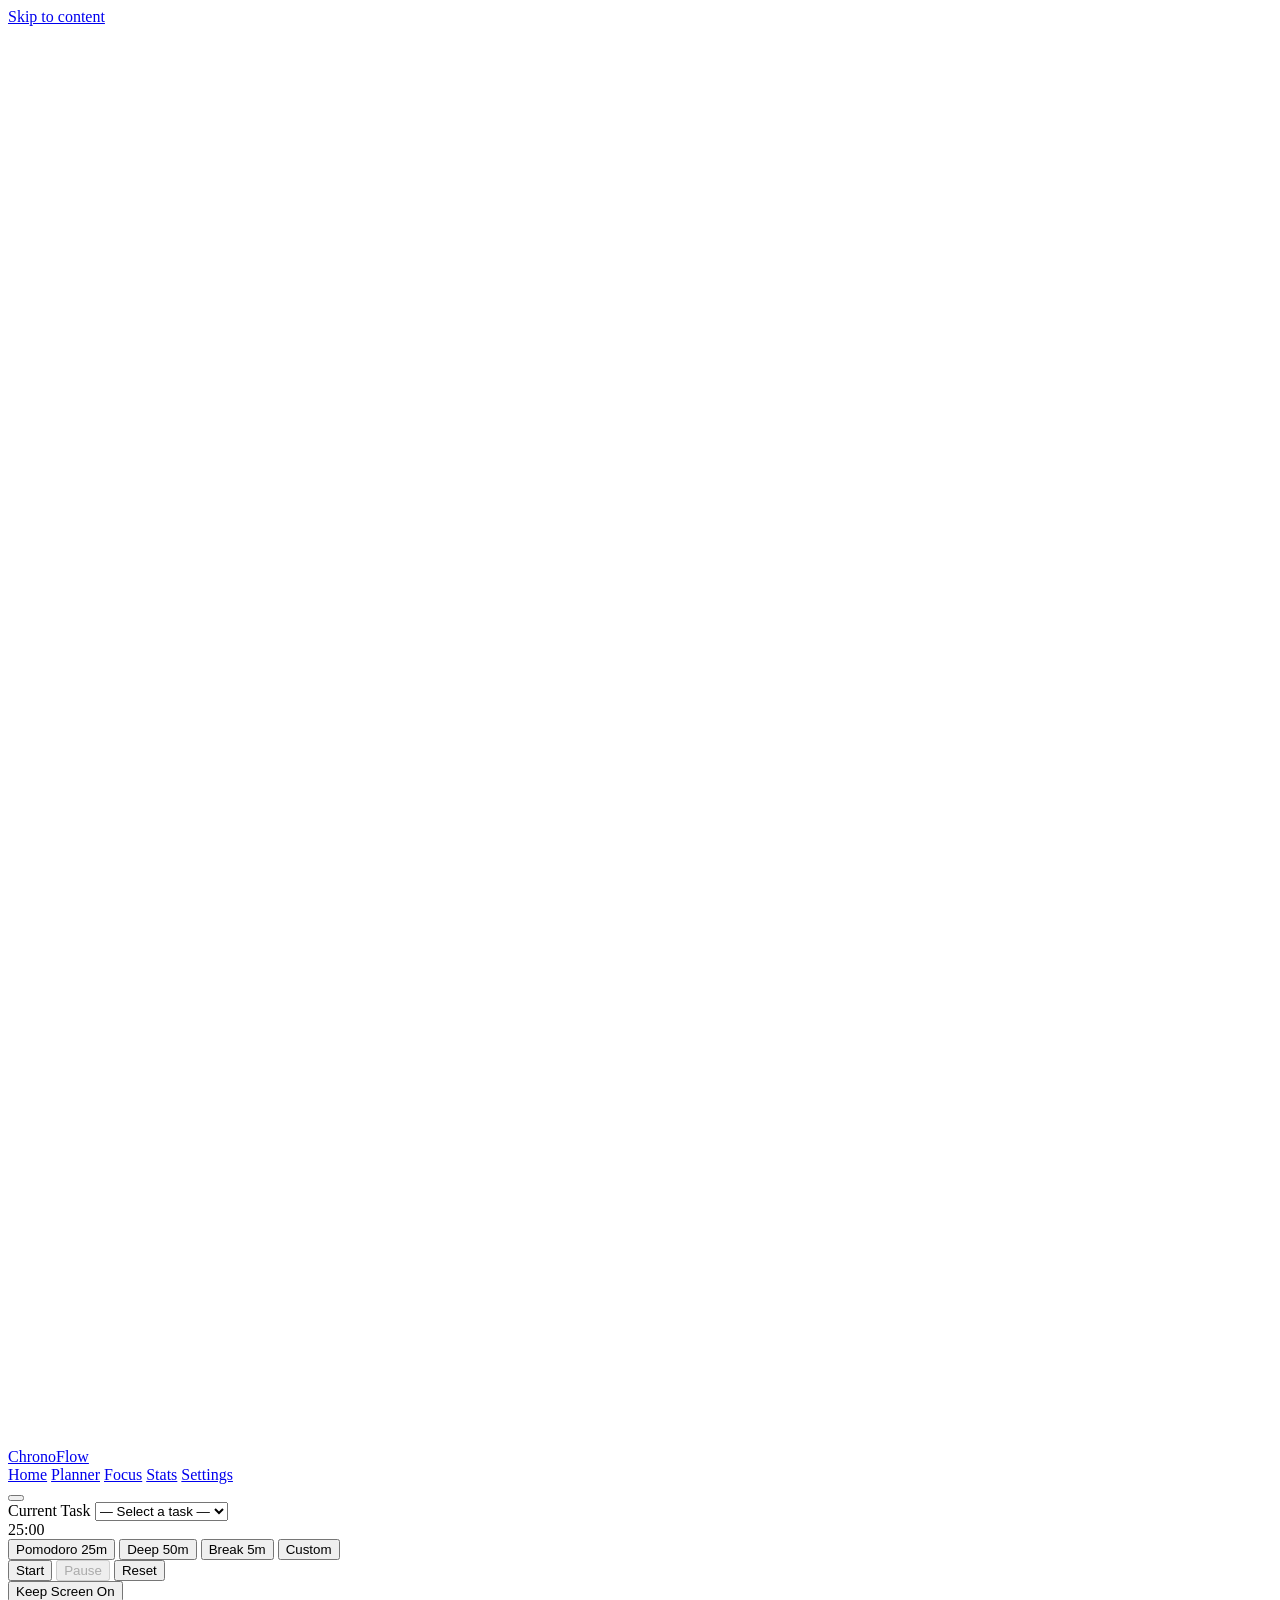
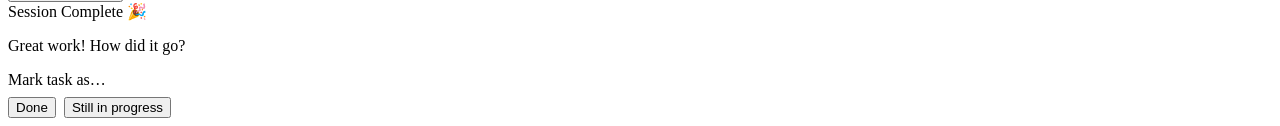
==== focus.html @ 14d23307 "feat: add all HTML pages with blur, onboarding fix, scrollable settings" ====
<!DOCTYPE html>
<html lang="en" data-theme="dark">
<head>
  <meta charset="UTF-8">
  <meta name="viewport" content="width=device-width, initial-scale=1.0">
  <title>Focus — ChronoFlow</title>
  <link rel="preconnect" href="https://fonts.googleapis.com">
  <link href="https://fonts.googleapis.com/css2?family=Inter:wght@400;500;600;700&display=swap" rel="stylesheet">
  <link rel="stylesheet" href="css/tokens.css">
  <link rel="stylesheet" href="css/reset.css">
  <link rel="stylesheet" href="css/grain.css">
  <link rel="stylesheet" href="css/starfield.css">
  <link rel="stylesheet" href="css/shell.css">
  <link rel="stylesheet" href="css/focus.css">
</head>
<body class="focus-body">
  <a href="#main" class="skip-link">Skip to content</a>

  <div class="page-bg">
    <canvas id="bgCanvas" class="page-bg-canvas"></canvas>
    <div class="grain"></div>
  </div>

  <nav class="nav-shell" role="navigation" aria-label="Main navigation">
    <div class="nav-inner">
      <a href="index.html" class="nav-brand">
        <div class="nav-logo"><svg viewBox="0 0 36 36" fill="none" xmlns="http://www.w3.org/2000/svg"></svg></div>
        <span class="nav-brand-text">ChronoFlow</span>
      </a>
      <div class="nav-links">
        <a href="index.html" class="nav-link">Home</a>
        <a href="planner.html" class="nav-link">Planner</a>
        <a href="focus.html" class="nav-link active">Focus</a>
        <a href="stats.html" class="nav-link">Stats</a>
        <a href="settings.html" class="nav-link">Settings</a>
      </div>
      <button class="theme-toggle" data-theme-toggle aria-label="Toggle theme"></button>
    </div>
  </nav>

  <main id="main" class="focus-shell">
    <div class="focus-card">
      <div class="focus-task-selector">
        <label class="focus-label">Current Task</label>
        <select id="focusTaskSelect" class="focus-select">
          <option value="">— Select a task —</option>
        </select>
      </div>

      <div class="focus-timer-display" id="focusTimerDisplay">25:00</div>

      <div class="focus-progress-wrap">
        <div class="progress-track">
          <div class="progress-fill" id="focusProgressFill" style="width:100%"></div>
        </div>
      </div>

      <div class="focus-mode-row">
        <button class="btn btn-sm btn-ghost focus-mode-btn active" data-mode="25">Pomodoro 25m</button>
        <button class="btn btn-sm btn-ghost focus-mode-btn" data-mode="50">Deep 50m</button>
        <button class="btn btn-sm btn-ghost focus-mode-btn" data-mode="5">Break 5m</button>
        <button class="btn btn-sm btn-ghost focus-mode-btn" data-mode="custom">Custom</button>
      </div>

      <div class="focus-controls">
        <button class="btn btn-primary" id="focusStartBtn">Start</button>
        <button class="btn btn-secondary" id="focusPauseBtn" disabled>Pause</button>
        <button class="btn btn-ghost" id="focusResetBtn">Reset</button>
      </div>

      <div class="focus-wake-row">
        <button class="btn btn-sm btn-ghost" id="wakeLockBtn">Keep Screen On</button>
        <span class="focus-wake-status" id="wakeLockStatus"></span>
      </div>
    </div>
  </main>

  <!-- Post-session modal -->
  <div class="modal-overlay" id="postSessionOverlay" role="dialog" aria-modal="true">
    <div class="modal">
      <div class="modal-header">
        <span class="panel-title">Session Complete 🎉</span>
      </div>
      <div class="modal-body">
        <p id="postSessionMsg">Great work! How did it go?</p>
        <div class="form-group" style="margin-top:16px">
          <label>Mark task as…</label>
          <div style="display:flex;gap:8px;margin-top:8px">
            <button class="btn btn-primary" data-post="done">Done</button>
            <button class="btn btn-secondary" data-post="progress">Still in progress</button>
          </div>
        </div>
      </div>
    </div>
  </div>

  <div class="toast-container" aria-live="polite"></div>

  <script src="js/db.js"></script>
  <script src="js/utils.js"></script>
  <script src="js/state.js"></script>
  <script src="js/backgrounds.js"></script>
  <script src="js/starfield.js"></script>
  <script src="js/shell.js"></script>
  <script src="js/focus.js"></script>
</body>
</html>
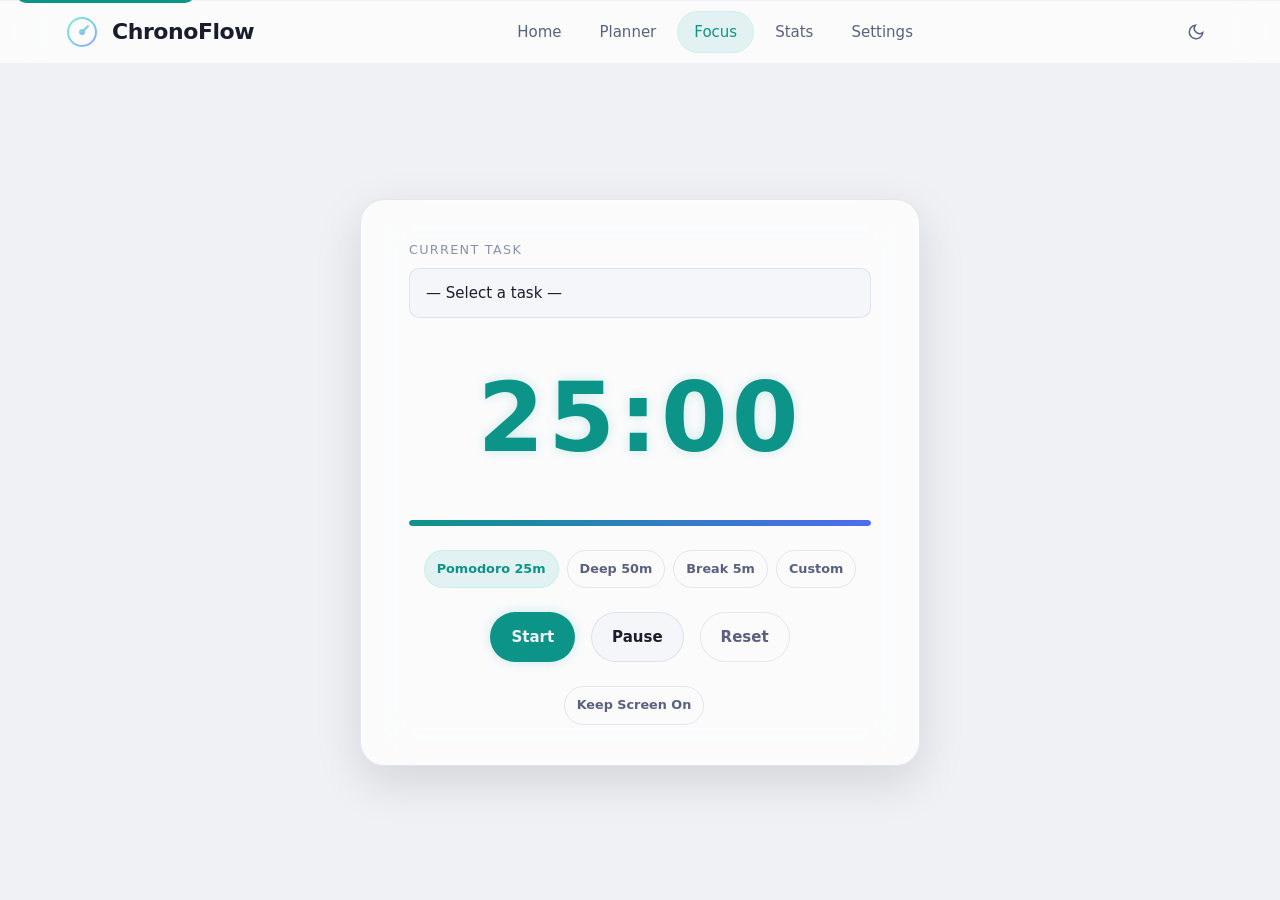
==== commit 3d9e1086: "fix: implement all verified audit bugs (FATAL-2/3/4, HIGH-1/2/3/6, MEDIUM-2/3/5/6, LOW-1/2/4) FATAL-" ====
--- a/focus.html
+++ b/focus.html
@@ -75,7 +75,6 @@
     </div>
   </main>
 
-  <!-- Post-session modal -->
   <div class="modal-overlay" id="postSessionOverlay" role="dialog" aria-modal="true">
     <div class="modal">
       <div class="modal-header">
@@ -101,7 +100,8 @@
   <script src="js/state.js"></script>
   <script src="js/backgrounds.js"></script>
   <script src="js/starfield.js"></script>
+  <script src="js/app-shell.js"></script>
   <script src="js/shell.js"></script>
   <script src="js/focus.js"></script>
 </body>
-</html>+</html>
--- a/css/tokens.css
+++ b/css/tokens.css
@@ -0,0 +1,99 @@
+/* =========================================================
+   ChronoFlow Design Tokens
+   ========================================================= */
+:root {
+  --font-display: 'Orbitron', 'Inter', system-ui, sans-serif;
+  --font-body: 'Inter', system-ui, sans-serif;
+  --font-mono: 'JetBrains Mono', 'Fira Code', monospace;
+
+  --text-xs:   clamp(0.72rem,  0.68rem + 0.2vw,  0.8rem);
+  --text-sm:   clamp(0.82rem,  0.76rem + 0.3vw,  0.9375rem);
+  --text-base: clamp(0.9375rem,0.88rem + 0.25vw, 1.0625rem);
+  --text-lg:   clamp(1.0625rem,0.9rem  + 0.6vw,  1.375rem);
+  --text-xl:   clamp(1.375rem, 1rem   + 1vw,    2rem);
+  --text-2xl:  clamp(1.75rem,  1.1rem + 2vw,    2.75rem);
+  --text-hero: clamp(3rem,     2rem   + 6vw,    8rem);
+
+  --space-1:  0.25rem;
+  --space-2:  0.5rem;
+  --space-3:  0.75rem;
+  --space-4:  1rem;
+  --space-5:  1.25rem;
+  --space-6:  1.5rem;
+  --space-8:  2rem;
+  --space-10: 2.5rem;
+  --space-12: 3rem;
+  --space-16: 4rem;
+  --space-20: 5rem;
+
+  --radius-sm:   0.375rem;
+  --radius-md:   0.625rem;
+  --radius-lg:   1rem;
+  --radius-xl:   1.5rem;
+  --radius-full: 999px;
+
+  --transition-fast:   120ms cubic-bezier(0.16,1,0.3,1);
+  --transition-base:   200ms cubic-bezier(0.16,1,0.3,1);
+  --transition-slow:   350ms cubic-bezier(0.16,1,0.3,1);
+  --transition-spring: 400ms cubic-bezier(0.34,1.56,0.64,1);
+
+  --color-bg:             #070a12;
+  --color-bg-elevated:    #0d1120;
+  --color-surface:        #11162a;
+  --color-surface-2:      #171d38;
+  --color-surface-3:      #1e2548;
+  --color-surface-glass:  rgba(17,22,42,0.72);
+  --color-border:         rgba(140,166,255,0.14);
+  --color-border-hover:   rgba(140,166,255,0.26);
+  --color-divider:        rgba(140,166,255,0.08);
+  --color-text:           #eef1ff;
+  --color-text-muted:     #a8b0d4;
+  --color-text-faint:     #6a7399;
+  --color-text-dim:       #4a5270;
+  --color-accent-cyan:       #74f0d3;
+  --color-accent-cyan-dim:   rgba(116,240,211,0.12);
+  --color-accent-blue:       #8ca6ff;
+  --color-accent-blue-dim:   rgba(140,166,255,0.12);
+  --color-accent-violet:     #a78bfa;
+  --color-accent-violet-dim: rgba(167,139,250,0.12);
+  --color-warning:           #ffb86b;
+  --color-warning-dim:       rgba(255,184,107,0.12);
+  --color-danger:            #ff6b8a;
+  --color-danger-dim:        rgba(255,107,138,0.12);
+  --glow-cyan:  0 0 20px rgba(116,240,211,0.15), 0 0 40px rgba(116,240,211,0.05);
+  --glow-blue:  0 0 20px rgba(140,166,255,0.15), 0 0 40px rgba(140,166,255,0.05);
+  --glow-edge:  inset 0 1px 0 rgba(140,166,255,0.08);
+  --shadow-sm:    0 2px 8px  rgba(0,0,0,0.3);
+  --shadow-md:    0 8px 24px rgba(0,0,0,0.4);
+  --shadow-lg:    0 16px 48px rgba(0,0,0,0.5);
+  --shadow-panel: 0 0 0 1px var(--color-border), var(--shadow-md);
+  --nav-height:    64px;
+  --content-max:   1200px;
+  --sidebar-width: 300px;
+}
+[data-theme="light"] {
+  --color-bg:            #f0f1f5;
+  --color-bg-elevated:   #e6e8ef;
+  --color-surface:       #ffffff;
+  --color-surface-2:     #f5f6fa;
+  --color-surface-3:     #eaecf2;
+  --color-surface-glass: rgba(255,255,255,0.72);
+  --color-border:        rgba(60,70,120,0.12);
+  --color-border-hover:  rgba(60,70,120,0.22);
+  --color-divider:       rgba(60,70,120,0.06);
+  --color-text:          #1a1d2e;
+  --color-text-muted:    #5a6080;
+  --color-text-faint:    #8a90b0;
+  --color-text-dim:      #b0b5cc;
+  --color-accent-cyan:      #0d9488;
+  --color-accent-cyan-dim:  rgba(13,148,136,0.1);
+  --color-accent-blue:      #4f6af0;
+  --color-accent-blue-dim:  rgba(79,106,240,0.1);
+  --glow-cyan: 0 0 12px rgba(13,148,136,0.2);
+  --glow-blue: 0 0 12px rgba(79,106,240,0.2);
+  --glow-edge: inset 0 1px 0 rgba(60,70,120,0.06);
+  --shadow-sm:  0 2px 8px  rgba(0,0,0,0.08);
+  --shadow-md:  0 8px 24px rgba(0,0,0,0.10);
+  --shadow-lg:  0 16px 48px rgba(0,0,0,0.12);
+  --shadow-panel: 0 0 0 1px var(--color-border), var(--shadow-md);
+}
--- a/css/grain.css
+++ b/css/grain.css
@@ -0,0 +1,29 @@
+/* =========================================================
+   ChronoFlow Film Grain Overlay
+   ========================================================= */
+.grain {
+  position: fixed;
+  inset: -50%;
+  width: 200%;
+  height: 200%;
+  pointer-events: none;
+  z-index: 1;
+  opacity: 0.032;
+  background-image: url("data:image/svg+xml,%3Csvg viewBox='0 0 256 256' xmlns='http://www.w3.org/2000/svg'%3E%3Cfilter id='noise'%3E%3CfeTurbulence type='fractalNoise' baseFrequency='0.9' numOctaves='4' stitchTiles='stitch'/%3E%3C/filter%3E%3Crect width='100%25' height='100%25' filter='url(%23noise)'/%3E%3C/svg%3E");
+  background-size: 256px 256px;
+  mix-blend-mode: overlay;
+  animation: grainShift 0.12s steps(1) infinite;
+}
+@keyframes grainShift {
+  0%   { transform: translate(0,0); }
+  10%  { transform: translate(-2%,-3%); }
+  20%  { transform: translate(3%,1%); }
+  30%  { transform: translate(-1%,4%); }
+  40%  { transform: translate(2%,-2%); }
+  50%  { transform: translate(-3%,2%); }
+  60%  { transform: translate(1%,-4%); }
+  70%  { transform: translate(-2%,3%); }
+  80%  { transform: translate(3%,0%); }
+  90%  { transform: translate(-1%,-1%); }
+  100% { transform: translate(0,0); }
+}
--- a/css/starfield.css
+++ b/css/starfield.css
@@ -0,0 +1,31 @@
+/* =========================================================
+   ChronoFlow Page Background Canvas
+   ========================================================= */
+.page-bg {
+  position: fixed;
+  inset: 0;
+  z-index: 0;
+  background: var(--color-bg);
+  overflow: hidden;
+  pointer-events: none;
+}
+.page-bg-canvas {
+  position: absolute;
+  inset: 0;
+  width: 100%;
+  height: 100%;
+}
+.home-bg {
+  position: fixed;
+  inset: 0;
+  z-index: 0;
+  background: var(--color-bg);
+  overflow: hidden;
+  pointer-events: none;
+}
+.home-bg-canvas {
+  position: absolute;
+  inset: 0;
+  width: 100%;
+  height: 100%;
+}
--- a/css/shell.css
+++ b/css/shell.css
@@ -0,0 +1,193 @@
+/* =========================================================
+   ChronoFlow App Shell — Nav, Toasts, Modals, Shared
+   ========================================================= */
+.skip-link {
+  position: absolute; left: var(--space-4); top: -3rem;
+  background: var(--color-accent-cyan); color: var(--color-bg);
+  padding: var(--space-3) var(--space-4); border-radius: var(--radius-md);
+  z-index: 1000; font-weight: 600; transition: top var(--transition-fast);
+}
+.skip-link:focus { top: var(--space-4); }
+
+/* Nav */
+.nav-shell {
+  position: fixed; top: 0; left: 0; right: 0; z-index: 100;
+  height: var(--nav-height);
+  background: var(--color-surface-glass);
+  backdrop-filter: blur(20px); -webkit-backdrop-filter: blur(20px);
+  border-bottom: 1px solid var(--color-divider);
+  box-shadow: var(--glow-edge);
+  transition: transform var(--transition-slow), opacity var(--transition-slow);
+}
+.nav-shell.hidden { transform: translateY(-100%); opacity: 0; pointer-events: none; }
+.nav-inner {
+  max-width: var(--content-max); margin: 0 auto; height: 100%;
+  display: flex; align-items: center; justify-content: space-between;
+  padding: 0 var(--space-6); gap: var(--space-4);
+}
+.nav-brand { display: flex; align-items: center; gap: var(--space-3); text-decoration: none; }
+.nav-logo { width: 36px; height: 36px; flex-shrink: 0; }
+.nav-logo svg { width: 100%; height: 100%; }
+.nav-brand-text {
+  font-family: var(--font-display); font-size: var(--text-lg);
+  font-weight: 700; letter-spacing: -0.02em; color: var(--color-text);
+}
+.nav-links { display: flex; align-items: center; gap: var(--space-1); }
+.nav-link {
+  min-height: 40px; padding: var(--space-2) var(--space-4);
+  border-radius: var(--radius-full); font-size: var(--text-sm);
+  font-weight: 500; color: var(--color-text-muted);
+  transition: all var(--transition-fast); border: 1px solid transparent;
+  display: inline-flex; align-items: center;
+}
+.nav-link:hover { color: var(--color-text); background: rgba(255,255,255,0.03); }
+.nav-link.active {
+  color: var(--color-accent-cyan); background: var(--color-accent-cyan-dim);
+  border-color: rgba(116,240,211,0.2);
+}
+.theme-toggle {
+  width: 40px; height: 40px; border-radius: var(--radius-full);
+  display: grid; place-items: center; color: var(--color-text-muted);
+  transition: all var(--transition-fast); border: 1px solid transparent; flex-shrink: 0;
+}
+.theme-toggle:hover { background: rgba(255,255,255,0.03); color: var(--color-text); }
+
+/* Page header */
+.page-header { margin-bottom: var(--space-8); }
+.page-title {
+  font-family: var(--font-display); font-size: var(--text-2xl);
+  font-weight: 700; color: var(--color-text); letter-spacing: -0.02em;
+}
+.page-subtitle { font-size: var(--text-sm); color: var(--color-text-faint); margin-top: var(--space-2); }
+
+/* Panels — glass blur so starfield shows through text areas */
+.panel {
+  background: var(--color-surface-glass);
+  backdrop-filter: blur(16px); -webkit-backdrop-filter: blur(16px);
+  border: 1px solid var(--color-border);
+  border-radius: var(--radius-xl); box-shadow: var(--shadow-panel); overflow: hidden;
+}
+.panel-header {
+  padding: var(--space-5) var(--space-6); border-bottom: 1px solid var(--color-divider);
+  display: flex; align-items: center; justify-content: space-between; gap: var(--space-4);
+}
+.panel-body { padding: var(--space-5) var(--space-6); }
+.panel-title { font-family: var(--font-display); font-size: var(--text-lg); font-weight: 700; color: var(--color-text); }
+.panel-subtitle { font-size: var(--text-sm); color: var(--color-text-faint); margin-top: var(--space-1); }
+
+.card {
+  background: var(--color-surface-2);
+  backdrop-filter: blur(8px); -webkit-backdrop-filter: blur(8px);
+  border: 1px solid var(--color-border); border-radius: var(--radius-lg);
+  padding: var(--space-4); transition: all var(--transition-fast);
+}
+.card:hover { border-color: var(--color-border-hover); box-shadow: var(--glow-edge); }
+
+/* Tags */
+.tag {
+  display: inline-flex; align-items: center;
+  padding: var(--space-1) var(--space-3); border-radius: var(--radius-full);
+  font-size: var(--text-xs); font-weight: 600;
+  letter-spacing: 0.04em; text-transform: uppercase;
+  background: var(--color-accent-blue-dim); color: var(--color-accent-blue);
+}
+.tag-cyan    { background: var(--color-accent-cyan-dim);   color: var(--color-accent-cyan); }
+.tag-violet  { background: var(--color-accent-violet-dim); color: var(--color-accent-violet); }
+.tag-warning { background: var(--color-warning-dim);       color: var(--color-warning); }
+.tag-danger  { background: var(--color-danger-dim);        color: var(--color-danger); }
+
+/* Buttons */
+.btn {
+  display: inline-flex; align-items: center; justify-content: center;
+  gap: var(--space-2); min-height: 44px; padding: var(--space-3) var(--space-5);
+  border-radius: var(--radius-full); font-size: var(--text-sm); font-weight: 600;
+  transition: all var(--transition-fast); border: 1px solid transparent;
+  cursor: pointer; white-space: nowrap;
+}
+.btn-primary   { background: var(--color-accent-cyan); color: var(--color-bg); box-shadow: var(--glow-cyan); }
+.btn-primary:hover   { transform: translateY(-1px); filter: brightness(1.1); }
+.btn-secondary { background: var(--color-surface-2); border-color: var(--color-border); color: var(--color-text); }
+.btn-secondary:hover { background: var(--color-surface-3); border-color: var(--color-border-hover); }
+.btn-ghost     { background: transparent; border-color: var(--color-border); color: var(--color-text-muted); }
+.btn-ghost:hover     { background: rgba(255,255,255,0.03); color: var(--color-text); }
+.btn-danger    { background: var(--color-danger-dim); border-color: rgba(255,107,138,0.2); color: var(--color-danger); }
+.btn-danger:hover    { background: rgba(255,107,138,0.2); }
+.btn-sm   { min-height: 36px; padding: var(--space-2) var(--space-3); font-size: var(--text-xs); }
+.btn-icon { width: 40px; height: 40px; padding: 0; min-height: auto; }
+
+/* Forms */
+.form-group   { margin-bottom: var(--space-5); }
+.form-row     { display: grid; grid-template-columns: repeat(2,1fr); gap: var(--space-4); }
+.form-actions { display: flex; gap: var(--space-3); margin-top: var(--space-6); padding-top: var(--space-4); border-top: 1px solid var(--color-divider); flex-wrap: wrap; }
+
+/* Progress */
+.progress-track { width: 100%; height: 6px; background: var(--color-surface-3); border-radius: var(--radius-full); overflow: hidden; }
+.progress-fill  { height: 100%; background: linear-gradient(90deg, var(--color-accent-cyan), var(--color-accent-blue)); border-radius: var(--radius-full); transition: width var(--transition-slow); box-shadow: var(--glow-cyan); }
+
+/* Empty state */
+.empty-state { padding: var(--space-10) var(--space-6); text-align: center; color: var(--color-text-faint); font-size: var(--text-sm); }
+
+/* Toast */
+.toast-container {
+  position: fixed; bottom: var(--space-6); right: var(--space-6);
+  z-index: 400; display: flex; flex-direction: column; gap: var(--space-3); pointer-events: none;
+}
+.toast {
+  pointer-events: auto;
+  background: var(--color-surface-glass);
+  backdrop-filter: blur(16px); -webkit-backdrop-filter: blur(16px);
+  border: 1px solid var(--color-border); border-radius: var(--radius-lg);
+  padding: var(--space-4) var(--space-5); box-shadow: var(--shadow-md);
+  display: flex; align-items: center; gap: var(--space-3);
+  animation: toastIn var(--transition-spring) forwards;
+  max-width: 360px; font-size: var(--text-sm); color: var(--color-text);
+}
+.toast.out { animation: toastOut var(--transition-base) forwards; }
+@keyframes toastIn  { from { opacity:0; transform:translateY(20px) scale(0.95); } to { opacity:1; transform:translateY(0) scale(1); } }
+@keyframes toastOut { from { opacity:1; transform:translateY(0) scale(1); }      to { opacity:0; transform:translateY(10px) scale(0.98); } }
+
+/* Modal */
+.modal-overlay {
+  position: fixed; inset: 0; z-index: 200;
+  background: rgba(7,10,18,0.7);
+  backdrop-filter: blur(8px); -webkit-backdrop-filter: blur(8px);
+  display: grid; place-items: center;
+  opacity: 0; pointer-events: none; transition: opacity var(--transition-base);
+}
+.modal-overlay.open { opacity: 1; pointer-events: auto; }
+.modal {
+  background: var(--color-surface-glass);
+  backdrop-filter: blur(20px); -webkit-backdrop-filter: blur(20px);
+  border: 1px solid var(--color-border); border-radius: var(--radius-xl);
+  box-shadow: var(--shadow-lg); width: min(90vw,600px); max-height: 90vh; overflow-y: auto;
+}
+.modal-header { padding: var(--space-5) var(--space-6); border-bottom: 1px solid var(--color-divider); display: flex; align-items: center; justify-content: space-between; }
+.modal-body   { padding: var(--space-5) var(--space-6); }
+.modal-footer { padding: var(--space-4) var(--space-6); border-top: 1px solid var(--color-divider); display: flex; justify-content: flex-end; gap: var(--space-3); }
+
+/* Utilities */
+.hidden          { display: none !important; }
+.flex            { display: flex; }
+.flex-col        { flex-direction: column; }
+.items-center    { align-items: center; }
+.justify-between { justify-content: space-between; }
+.gap-2 { gap: var(--space-2); } .gap-3 { gap: var(--space-3); } .gap-4 { gap: var(--space-4); }
+.w-full      { width: 100%; }
+.text-muted  { color: var(--color-text-muted); }
+.text-faint  { color: var(--color-text-faint); }
+.text-cyan   { color: var(--color-accent-cyan); }
+.text-danger { color: var(--color-danger); }
+.font-display{ font-family: var(--font-display); }
+
+/* Scrollbar */
+::-webkit-scrollbar       { width: 6px; height: 6px; }
+::-webkit-scrollbar-track { background: transparent; }
+::-webkit-scrollbar-thumb { background: var(--color-text-dim); border-radius: var(--radius-full); }
+::-webkit-scrollbar-thumb:hover { background: var(--color-text-faint); }
+
+@media (max-width: 640px) {
+  .nav-inner { padding: 0 var(--space-4); }
+  .nav-brand-text { display: none; }
+  .form-row { grid-template-columns: 1fr; }
+  .modal { width: 95vw; }
+}
--- a/css/focus.css
+++ b/css/focus.css
@@ -0,0 +1,34 @@
+/* =========================================================
+   ChronoFlow Focus Page
+   ========================================================= */
+.focus-body { padding-top: var(--nav-height); min-height: 100vh; position: relative; overflow-y: auto; }
+.focus-shell {
+  position: relative; z-index: 10;
+  min-height: calc(100vh - var(--nav-height));
+  display: flex; align-items: center; justify-content: center;
+  padding: var(--space-8) var(--space-6);
+}
+.focus-card {
+  background: var(--color-surface-glass);
+  backdrop-filter: blur(24px); -webkit-backdrop-filter: blur(24px);
+  border: 1px solid var(--color-border); border-radius: var(--radius-xl);
+  box-shadow: var(--shadow-lg);
+  padding: var(--space-10) var(--space-12);
+  width: min(100%, 560px);
+  display: flex; flex-direction: column; align-items: center; gap: var(--space-6);
+}
+.focus-label { font-size: var(--text-xs); text-transform: uppercase; letter-spacing: 0.1em; color: var(--color-text-faint); margin-bottom: var(--space-2); }
+.focus-task-selector { width: 100%; }
+.focus-select { width: 100%; background: var(--color-surface-2); border: 1px solid var(--color-border); border-radius: var(--radius-md); padding: var(--space-3) var(--space-4); color: var(--color-text); font-size: var(--text-sm); }
+.focus-timer-display {
+  font-family: var(--font-display); font-size: clamp(3.5rem,12vw,6rem);
+  font-weight: 700; color: var(--color-accent-cyan); text-shadow: var(--glow-cyan);
+  letter-spacing: 0.04em; font-variant-numeric: tabular-nums;
+}
+.focus-progress-wrap { width: 100%; }
+.focus-mode-row { display: flex; flex-wrap: wrap; gap: var(--space-2); justify-content: center; }
+.focus-mode-btn.active { background: var(--color-accent-cyan-dim); border-color: rgba(116,240,211,0.3); color: var(--color-accent-cyan); }
+.focus-controls { display: flex; gap: var(--space-4); justify-content: center; }
+.focus-wake-row { display: flex; align-items: center; gap: var(--space-3); }
+.focus-wake-status { font-size: var(--text-xs); color: var(--color-text-faint); }
+@media (max-width: 640px) { .focus-card { padding: var(--space-8) var(--space-5); } }
